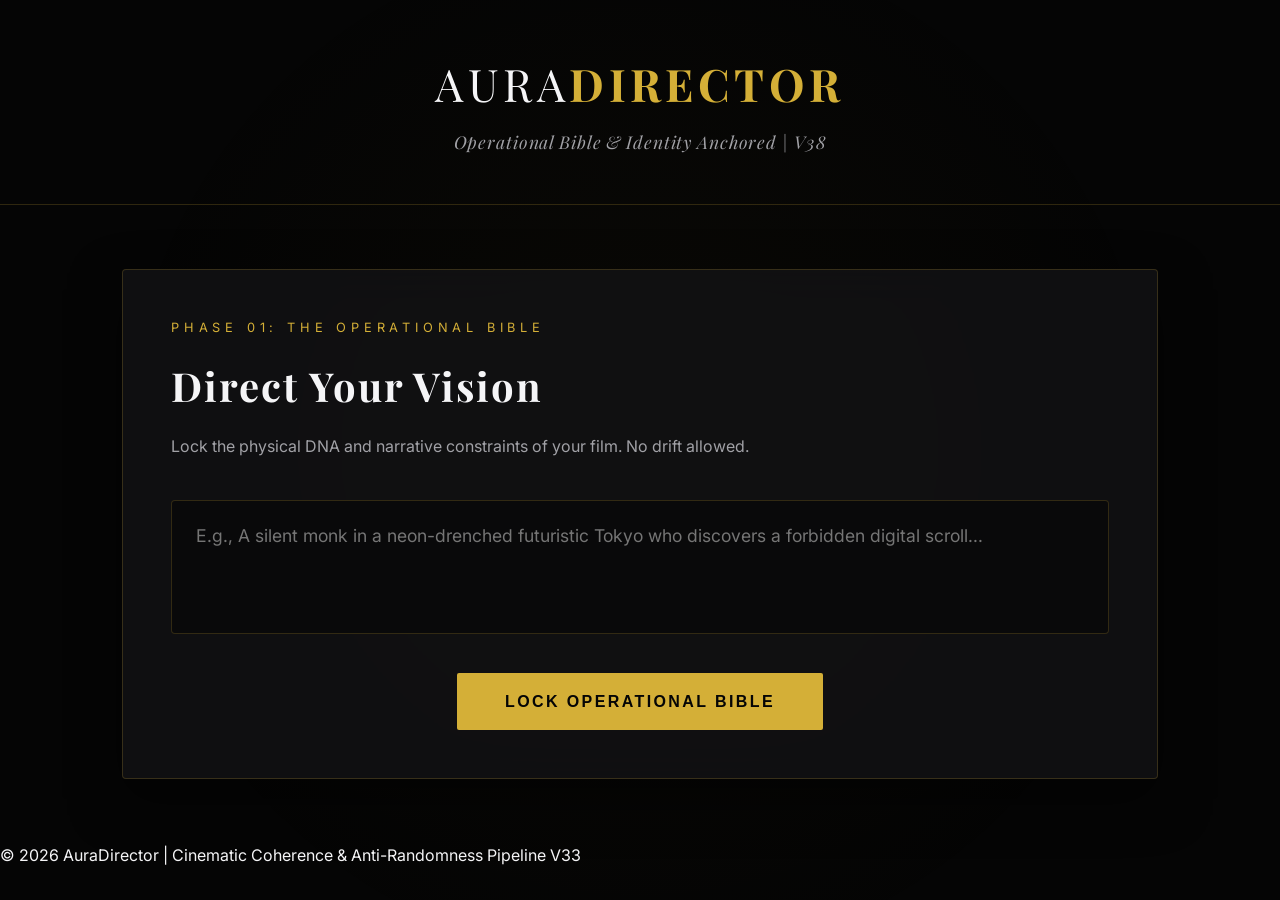
==== Demoing VEO/app.html @ 40f8c041 "Security: Remove .env and video assets from tracking, add .gitignore" ====
<!DOCTYPE html>
<html lang="en">
<head>
    <meta charset="UTF-8">
    <meta name="viewport" content="width=device-width, initial-scale=1.0">
    <title>AuraDirector | Cinematic Coherence & Anti-Randomness (V33)</title>
    <link rel="stylesheet" href="style.css">
    <link rel="preconnect" href="https://fonts.googleapis.com">
    <link rel="preconnect" href="https://fonts.gstatic.com" crossorigin>
    <link href="https://fonts.googleapis.com/css2?family=Inter:wght@300;400;600;700&family=Playfair+Display:ital,wght@0,400;0,700;1,400&display=swap" rel="stylesheet">
</head>
<body class="dark-theme">
    <div class="background-glow"></div>
    
    <header>
        <div class="logo">Aura<span>Director</span></div>
        <div class="tagline">Operational Bible & Identity Anchored | V38</div>
    </header>

    <main class="container">
        <!-- PHASE 1: THE LOCK -->
        <section class="input-section glass">
            <span class="phase-label" style="color: var(--accent-gold); font-size: 0.8rem; letter-spacing: 0.3rem; text-transform: uppercase; margin-bottom: 1rem; display: block;">Phase 01: The Operational Bible</span>
            <h1>Direct Your Vision</h1>
            <p class="subtitle" style="color: var(--text-secondary); margin-bottom: 2.5rem;">Lock the physical DNA and narrative constraints of your film. No drift allowed.</p>
            <textarea id="videoIdea" placeholder="E.g., A silent monk in a neon-drenched futuristic Tokyo who discovers a forbidden digital scroll..." rows="4"></textarea>
            <div class="main-actions" style="text-align: center;">
                <button id="lockBtn" class="primary-btn">
                    <span class="btn-text">Lock Operational Bible</span>
                    <span class="loader hidden"></span>
                </button>
            </div>
        </section>

        <!-- THE LOCKED CINEMATIC BIBLE BOARD -->
        <section id="bibleSection" class="results-section glass hidden" style="border: 2px solid var(--accent-gold); margin-top: 5rem;">
            <div class="section-header" style="border-bottom: 1px solid var(--glass-border); padding-bottom: 2rem; margin-bottom: 4rem; text-align: center;">
                <span class="label" style="color: var(--accent-gold); font-size: 1rem; letter-spacing: 0.5rem; text-transform: uppercase;">THE OPERATIONAL BIBLE</span>
                <h2 id="outputTitle" style="font-size: 4rem; margin-top: 1rem; font-weight: 300;">Project Title</h2>
            </div>
            
            <div class="bible-content">
                <!-- V38 IDENTITY DNA -->
                <div class="titanium-dna-box glass relative" style="margin-bottom: 4rem; background: rgba(5, 5, 20, 0.9); padding: 4rem; border-radius: 12px; border: 1px solid #4a90e2;">
                    <h3 style="color: #4a90e2; font-size: 1.2rem; margin-bottom: 2rem; text-transform: uppercase; letter-spacing: 0.4em; text-align: center;">CHARACTER IDENTITY LOCKS (DNA)</h3>
                    <div style="display: grid; grid-template-columns: 1fr 1fr; gap: 3rem;">
                        <div id="mainCharBox">
                            <label style="color: #4a90e2; font-size: 0.85rem; text-transform: uppercase; font-weight: bold;">[MAIN CHARACTER]</label>
                            <p id="outputMainChar" style="font-family: var(--font-sans); font-size: 1.1rem; line-height: 1.6; color: var(--text-primary); margin-top: 1rem;"></p>
                        </div>
                        <div id="supportingCharBox" style="border-left: 1px solid rgba(74, 144, 226, 0.3); padding-left: 3rem;">
                            <label style="color: #4a90e2; font-size: 0.85rem; text-transform: uppercase; font-weight: bold;">[SUPPORTING CAST]</label>
                            <p id="outputSupportingChar" style="font-family: var(--font-sans); font-size: 1.1rem; line-height: 1.6; color: var(--text-primary); margin-top: 1rem;"></p>
                        </div>
                    </div>
                </div>

                <!-- V38 FORBIDDEN MAP -->
                <div class="stat-card glass" style="padding: 2rem; border-left: 4px solid #e74c3c; background: rgba(20, 5, 5, 0.9); margin-bottom: 4rem;">
                    <label style="color: #e74c3c; font-size: 0.8rem; letter-spacing: 0.2rem;">STRICT FORBIDDEN MAP (ANTI-RANDOMNESS)</label>
                    <p id="outputForbiddenMap" style="font-family: var(--font-sans); font-size: 1.15rem; line-height: 1.5; color: #ffeb3b; margin-top: 1rem; font-weight: 600;"></p>
                </div>

                <div class="lock-grid" style="display: grid; grid-template-columns: 2fr 1fr; gap: 3rem; margin-bottom: 4rem;">
                    <div class="stat-card glass" style="padding: 2rem; border-left: 4px solid var(--accent-gold); background: #000;">
                        <label>The Cinematic Logline</label>
                        <p id="outputLogline" style="font-size: 1.15rem; color: var(--text-primary); margin-top: 1rem; line-height: 1.4; font-weight: 500;"></p>
                    </div>
                    <div class="stat-card glass" style="padding: 2rem; border-left: 4px solid #fff; background: #000;">
                        <label>Thematic Core</label>
                        <p id="outputThematicCore" style="font-size: 1.2rem; font-weight: 700; color: var(--text-primary); margin-top: 0.5rem;"></p>
                    </div>
                </div>

                <!-- V38 UNIFIED LANGUAGE -->
                <div class="stat-card glass" style="padding: 2rem; margin-bottom: 4rem; border-top: 4px solid #f1c40f; text-align: center; background: rgba(5, 5, 5, 0.9);">
                    <label style="color: #f1c40f; font-size: 1rem; letter-spacing: 0.3rem;">THE UNIFIED FILM LANGUAGE</label>
                    <p id="outputUnifiedFilmLanguage" style="font-size: 1.4rem; color: #fff; margin-top: 1rem; font-weight: 600; text-transform: uppercase; letter-spacing: 0.1rem; line-height: 1.6;"></p>
                </div>

                <!-- V39 DYNAMIC SCRIPT CORE -->
                <div class="lock-grid" style="display: grid; grid-template-columns: 1fr 1fr; gap: 3rem; margin-bottom: 4rem;">
                    <div class="stat-card glass" style="padding: 2rem; border-left: 4px solid #9b59b6; background: #000;">
                        <label style="color: #9b59b6; font-size: 0.8rem; letter-spacing: 0.2rem;">THE DIALOGUE ARCHITECTURE</label>
                        <p id="outputDialogueArchitecture" style="font-family: var(--font-serif); font-size: 1.3rem; line-height: 1.5; color: var(--text-primary); margin-top: 1rem;"></p>
                    </div>
                    <div class="stat-card glass" style="padding: 2rem; border-left: 4px solid #e67e22; background: #000;">
                        <label style="color: #e67e22; font-size: 0.8rem; letter-spacing: 0.2rem;">THE SCORE ARCHITECTURE</label>
                        <p id="outputScoreArchitecture" style="font-family: var(--font-serif); font-size: 1.3rem; line-height: 1.5; color: var(--text-primary); margin-top: 1rem;"></p>
                    </div>
                </div>

                <!-- TEASER BOUNDARIES & ENDING HOOK -->
                <div class="script-style-grid" style="display: grid; grid-template-columns: 1fr 1fr; gap: 2rem; margin-bottom: 4rem;">
                    <div class="stat-card glass" style="padding: 2.5rem; background: rgba(5, 5, 5, 0.9); border: 1px solid var(--accent-gold); text-align: center;">
                        <label style="color: var(--accent-gold); font-size: 0.8rem; letter-spacing: 0.15rem;">THE TEASER PROMISE</label>
                        <p id="outputTeaserPromise" style="font-family: var(--font-serif); font-size: 1.4rem; line-height: 1.4; color: var(--text-primary); margin-top: 1.5rem; font-weight: 300;"></p>
                    </div>
                    <div class="stat-card glass" style="padding: 2.5rem; background: rgba(25, 5, 5, 0.9); border: 1px solid var(--error); text-align: center;">
                        <label style="color: var(--error); font-size: 0.8rem; letter-spacing: 0.15rem;">ENDING TENSION GOAL (NO RESOLUTION)</label>
                        <p id="outputEndingTensionGoal" style="font-family: var(--font-serif); font-size: 1.5rem; line-height: 1.4; color: var(--error); margin-top: 1.5rem; font-weight: bold;"></p>
                    </div>
                </div>
            </div>

            <div class="step-actions" style="margin-top: 5rem; text-align: center;">
                <button id="stageBtn" class="secondary-btn" style="padding: 1.5rem 5rem; font-size: 1.1rem;">
                    <span class="btn-text">Phase 02: Architecture Staging Flow</span>
                    <span class="loader hidden"></span>
                </button>
            </div>
        </section>

        <!-- PHASE 2: THE EXECUTION (STAGING) -->
        <section id="flowSection" class="results-section glass hidden" style="margin-top: 5rem;">
            <div class="section-header" style="border-bottom: 1px solid var(--glass-border); padding-bottom: 2rem; margin-bottom: 4rem;">
                <span class="label" style="color: var(--accent-gold); font-size: 0.8rem; letter-spacing: 0.3rem; text-transform: uppercase;">Phase 02: Teaser Editor</span>
                <h2>Teaser Arc Architecture (Hook-Reveal-Payoff)</h2>
            </div>

            <div class="flow-content">
                <div class="timeline-wrapper" style="margin-bottom: 5rem;">
                    <ul id="outputTimeline" class="timeline-list"></ul>
                </div>
                
                <div class="production-details-grid" style="display: grid; grid-template-columns: repeat(2, 1fr); gap: 3rem;">
                    <div class="detail-card glass" style="padding: 3rem;">
                        <div class="stat-item" style="margin-top: 2rem;">
                            <span style="font-size: 0.85rem; color: #4a90e2; letter-spacing: 0.1em;">NON-REPETITIVE SCENE AUDIT</span>
                            <p id="outputNonRepetitiveAudit" style="font-size: 1.2rem; font-weight: 700; color: var(--text-primary); margin-top: 0.8rem;"></p>
                        </div>
                        <div class="stat-item" style="margin-top: 2rem;">
                            <span style="font-size: 0.85rem; color: var(--error); letter-spacing: 0.1em;">INCOMPLETENESS AUDIT</span>
                            <p id="outputIncompletenessAudit" style="font-size: 1.1rem; margin-top: 0.8rem; line-height: 1.6; color: var(--text-primary);"></p>
                        </div>
                    </div>
                    <div class="detail-card glass" style="padding: 3rem;">
                        <label>Audio & Sound Arc</label>
                        <div class="stat-item" style="margin-top: 2rem;">
                            <span style="font-size: 0.85rem; color: var(--accent-gold); letter-spacing: 0.1em;">EVOLVING SCORE (19.5s)</span>
                            <p id="outputSoundArc" style="font-size: 1.1rem; margin-top: 0.8rem; line-height: 1.6; color: var(--text-primary);"></p>
                        </div>
                    </div>
                </div>
            </div>

            <div class="step-actions" style="margin-top: 5rem; text-align: center;">
                <p id="outputEndingTensionGoal" style="font-size: 1.25rem; font-weight: bold; color: rgba(255,255,255,0.95); margin-top: 1.5rem; line-height: 1.4; text-transform: uppercase; font-family: var(--font-serif);"></p>
                <button id="packageBtn" class="primary-btn" style="margin-top: 4rem; padding: 2rem 7rem; border-radius: 4px;">Assemble Production Package (Directorial Lock)</button>
            </div>
            
        </section>

        <!-- STAGING & TIMELINE PREVIEW -->
        <section id="packageSection" class="results-section glass hidden" style="margin-top: 5rem;">
            <div class="section-header" style="border-bottom: 1px solid var(--glass-border); padding-bottom: 2rem; margin-bottom: 4rem;">
                <span class="label" style="color: var(--accent-gold); font-size: 0.8rem; letter-spacing: 0.3rem; text-transform: uppercase;">Directorial Production</span>
                <h2>The Teaser Cinematic Extract (V33)</h2>
            </div>

            <div class="package-content">
                <!-- VIDEO MONITOR -->
                <div id="videoContainer" class="video-production-area full-width hidden" style="margin-bottom: 5rem;">
                    <div class="production-overlay">
                        <div class="production-loader"></div>
                        <p id="productionStatus" style="font-family: var(--font-serif); font-size: 2.2rem; color: var(--accent-gold); letter-spacing: 0.3em; font-weight: 300;">PRODUCING LOCKED ARCHIVE...</p>
                    </div>
                    <video id="finalVideo" controls playsinline></video>
                </div>

                <!-- THE SHOT LOG (NO CHANGES ALLOWED) -->
                <div class="clips-editor-wrapper">
                    <div class="editor-header" style="text-align: center; margin-bottom: 5rem;">
                        <h3 style="font-family: var(--font-serif); font-size: 3.5rem; font-weight: 300;">The Directed Final Cut</h3>
                        <p style="color: var(--text-secondary); font-size: 1.2rem; margin-top: 1.5rem;">Total production adherence to the Cinematic Bible. No improvisation.</p>
                    </div>
                    
                    <div class="clips-editor-grid" style="display: grid; grid-template-columns: repeat(2, 1fr); gap: 2.5rem; margin-bottom: 6rem;">
                        <div class="clip-editor-card">
                            <label style="color: var(--accent-gold); font-size: 0.85rem; text-transform: uppercase;">SHOT 1: SURPRISE - LOCKED</label>
                            <textarea id="editClip1" rows="20" style="padding: 2rem;" readonly></textarea>
                        </div>
                        <div class="clip-editor-card">
                            <label style="color: var(--accent-gold); font-size: 0.85rem; text-transform: uppercase;">SHOT 2: QUESTION - LOCKED</label>
                            <textarea id="editClip2" rows="20" style="padding: 2rem;" readonly></textarea>
                        </div>
                        <div class="clip-editor-card">
                            <label style="color: var(--accent-gold); font-size: 0.85rem; text-transform: uppercase;">SHOT 3: STAKES - LOCKED</label>
                            <textarea id="editClip3" rows="20" style="padding: 2rem;" readonly></textarea>
                        </div>
                        <div class="clip-editor-card">
                            <label style="color: var(--accent-gold); font-size: 0.85rem; text-transform: uppercase;">SHOT 4: SYMBOLIC PAYOFF - LOCKED</label>
                            <textarea id="editClip4" rows="20" style="padding: 2rem;" readonly></textarea>
                        </div>
                    </div>

                    <div class="production-trigger-zone" style="text-align: center; padding: 5rem 0;">
                        <button id="btnProduceVideo" class="primary-btn" style="padding: 3rem 12rem; font-size: 2.2rem; border-radius: 4px; box-shadow: 0 0 70px rgba(212,175,55,0.2);">🎬 COMMENCE PRODUCTION</button>
                    </div>
                </div>
            </div>
        </section>
    </main>

    <footer>
        <p>&copy; 2026 AuraDirector | Cinematic Coherence & Anti-Randomness Pipeline V33</p>
    </footer>

    <script src="script.js"></script>
</body>
</html>
---- Demoing VEO/style.css ----
:root {
    --bg-dark: #050505;
    --bg-velvet: #0a0a0b;
    --glass-bg: rgba(18, 18, 20, 0.85);
    --glass-border: rgba(212, 175, 55, 0.2);
    --accent-gold: #d4af37;
    --accent-amber: #ffbf00;
    --text-primary: #f5f5f7;
    --text-secondary: #a1a1a6;
    --error: #ff453a;
    --success: #30d158;
    --font-sans: 'Inter', -apple-system, sans-serif;
    --font-serif: 'Playfair Display', serif;
}

* {
    margin: 0;
    padding: 0;
    box-sizing: border-box;
}

body {
    background-color: var(--bg-dark);
    color: var(--text-primary);
    font-family: var(--font-sans);
    line-height: 1.6;
    overflow-x: hidden;
}

.background-glow {
    position: fixed;
    top: 0;
    left: 0;
    width: 100vw;
    height: 100vh;
    background: radial-gradient(circle at 50% 50%, rgba(212, 175, 55, 0.03) 0%, transparent 70%);
    pointer-events: none;
    z-index: -1;
}

header {
    padding: 3rem 2rem;
    text-align: center;
    border-bottom: 1px solid var(--glass-border);
}

.logo {
    font-family: var(--font-serif);
    font-size: 2.8rem;
    letter-spacing: 0.1em;
    color: var(--text-primary);
    text-transform: uppercase;
}

.logo span {
    color: var(--accent-gold);
    font-weight: 700;
}

.tagline {
    font-family: var(--font-serif);
    font-style: italic;
    color: var(--text-secondary);
    font-size: 1.1rem;
    margin-top: 0.5rem;
    letter-spacing: 0.05em;
}

.container {
    max-width: 1100px;
    margin: 0 auto;
    padding: 4rem 2rem;
}

.glass {
    background: var(--glass-bg);
    backdrop-filter: blur(20px);
    border: 1px solid var(--glass-border);
    border-radius: 4px;
    padding: 3rem;
    box-shadow: 0 20px 50px rgba(0, 0, 0, 0.5);
}

h1, h2, h3 {
    font-family: var(--font-serif);
    letter-spacing: 0.05em;
}

h1 { font-size: 2.5rem; margin-bottom: 1rem; }
h2 { font-size: 2rem; margin-bottom: 1.5rem; }

textarea {
    width: 100%;
    background: rgba(0, 0, 0, 0.4);
    border: 1px solid var(--glass-border);
    color: var(--text-primary);
    padding: 1.5rem;
    font-size: 1.1rem;
    font-family: var(--font-sans);
    border-radius: 4px;
    resize: none;
    transition: all 0.3s ease;
    margin-bottom: 2rem;
}

textarea:focus {
    outline: none;
    border-color: var(--accent-gold);
    box-shadow: 0 0 15px rgba(212, 175, 55, 0.1);
}

.primary-btn {
    background: var(--accent-gold);
    color: var(--bg-dark);
    border: none;
    padding: 1.2rem 3rem;
    font-size: 1rem;
    font-weight: 700;
    text-transform: uppercase;
    letter-spacing: 0.15em;
    cursor: pointer;
    transition: all 0.3s cubic-bezier(0.165, 0.84, 0.44, 1);
    border-radius: 2px;
}

.primary-btn:hover {
    background: var(--accent-amber);
    transform: translateY(-2px);
    box-shadow: 0 10px 20px rgba(212, 175, 55, 0.2);
}

.secondary-btn {
    background: transparent;
    color: var(--accent-gold);
    border: 1px solid var(--accent-gold);
    padding: 1rem 2.5rem;
    text-transform: uppercase;
    letter-spacing: 0.1em;
    cursor: pointer;
    transition: all 0.3s ease;
}

.secondary-btn:hover {
    background: rgba(212, 175, 55, 0.05);
}

/* Timeline Aesthetics */
.timeline-list {
    list-style: none;
    position: relative;
    padding-left: 2rem;
    border-left: 1px solid var(--glass-border);
    margin: 2rem 0;
}

.timeline-item {
    position: relative;
    margin-bottom: 3rem;
}

.timeline-item::before {
    content: '';
    position: absolute;
    left: -2.35rem;
    top: 0.5rem;
    width: 8px;
    height: 8px;
    background: var(--accent-gold);
    border-radius: 50%;
    box-shadow: 0 0 10px var(--accent-gold);
}

.timeline-item .time {
    font-size: 0.8rem;
    color: var(--accent-gold);
    font-weight: 700;
    display: block;
    margin-bottom: 0.5rem;
}

.timeline-item .t-title {
    font-family: var(--font-serif);
    font-size: 1.4rem;
    margin-bottom: 0.5rem;
    display: block;
}

.timeline-item p {
    color: var(--text-secondary);
    font-size: 1rem;
}

/* Video Staging */
.video-production-area {
    position: relative;
    width: 100%;
    aspect-ratio: 16 / 9;
    background: #000;
    margin: 3rem 0;
    border: 1px solid var(--glass-border);
    overflow: hidden;
}

video {
    width: 100%;
    height: 100%;
    object-fit: cover;
}

.production-overlay {
    position: absolute;
    top: 0; left: 0; width: 100%; height: 100%;
    background: rgba(0,0,0,0.9);
    display: flex;
    flex-direction: column;
    align-items: center;
    justify-content: center;
    z-index: 10;
}

.production-loader {
    width: 60px; height: 60px;
    border: 2px solid var(--glass-border);
    border-top: 2px solid var(--accent-gold);
    border-radius: 50%;
    animation: spin 1.5s linear infinite;
    margin-bottom: 2rem;
}

@keyframes spin {
    0% { transform: rotate(0deg); }
    100% { transform: rotate(360deg); }
}

.hidden { display: none !important; }

/* Dashboard Grids */
.stat-card label {
    display: block;
    font-size: 0.7rem;
    color: var(--accent-gold);
    text-transform: uppercase;
    letter-spacing: 0.1em;
    margin-bottom: 0.5rem;
}

.stat-card span {
    display: block;
    font-family: var(--font-sans);
}

/* Master DNA Board */
.master-dna-box {
    border-left: 3px solid var(--accent-gold);
    padding-left: 2rem;
    margin: 2rem 0;
}

.dna-label {
    font-size: 0.8rem;
    color: var(--accent-gold);
    text-transform: uppercase;
    margin-bottom: 1rem;
    display: block;
}
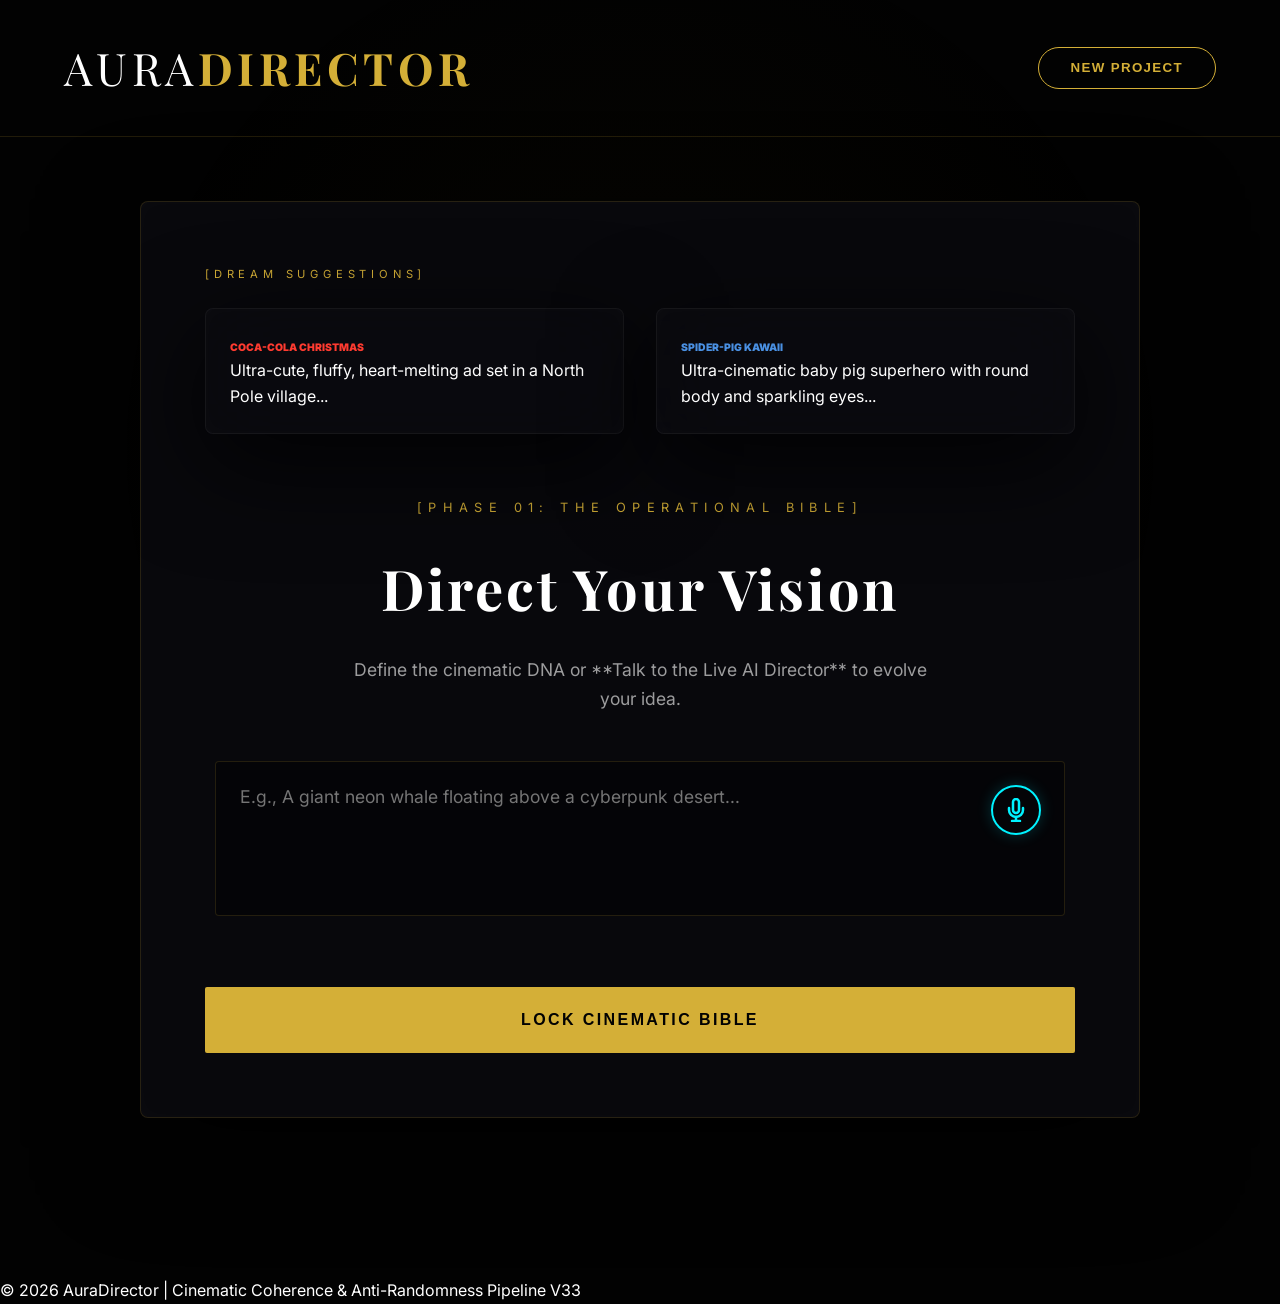
==== commit 5de82f95: "V45.51: Integrated upstream Veo processing pipeline with AuraDirector V1alpha engine" ====
--- a/Demoing VEO/app.html
+++ b/Demoing VEO/app.html
@@ -12,191 +12,205 @@
 <body class="dark-theme">
     <div class="background-glow"></div>
     
-    <header>
+    <header style="display: flex; justify-content: space-between; align-items: center; padding: 2rem 4rem;">
         <div class="logo">Aura<span>Director</span></div>
-        <div class="tagline">Operational Bible & Identity Anchored | V38</div>
+        <div style="display: flex; gap: 2rem; align-items: center;">
+            <div id="liveStatus" class="hidden" style="display: flex; align-items: center; gap: 0.8rem; background: rgba(0, 242, 255, 0.1); padding: 0.8rem 1.5rem; border-radius: 100px; border: 1px solid var(--accent-cyan); color: var(--accent-cyan); font-size: 0.75rem; letter-spacing: 0.1em; font-weight: bold;">
+                <div style="width: 8px; height: 8px; background: var(--accent-cyan); border-radius: 50%; box-shadow: 0 0 10px var(--accent-cyan); animation: pulse 1s infinite;"></div>
+                LIVE AI: <span id="liveStatusText">LISTENING</span>
+            </div>
+            <button id="restartBtn" class="secondary-btn" style="padding: 0.8rem 2rem; border-radius: 100px;">NEW PROJECT</button>
+        </div>
     </header>
 
     <main class="container">
-        <!-- PHASE 1: THE LOCK -->
-        <section class="input-section glass">
-            <span class="phase-label" style="color: var(--accent-gold); font-size: 0.8rem; letter-spacing: 0.3rem; text-transform: uppercase; margin-bottom: 1rem; display: block;">Phase 01: The Operational Bible</span>
-            <h1>Direct Your Vision</h1>
-            <p class="subtitle" style="color: var(--text-secondary); margin-bottom: 2.5rem;">Lock the physical DNA and narrative constraints of your film. No drift allowed.</p>
-            <textarea id="videoIdea" placeholder="E.g., A silent monk in a neon-drenched futuristic Tokyo who discovers a forbidden digital scroll..." rows="4"></textarea>
-            <div class="main-actions" style="text-align: center;">
-                <button id="lockBtn" class="primary-btn">
-                    <span class="btn-text">Lock Operational Bible</span>
-                    <span class="loader hidden"></span>
-                </button>
+        <div id="ai_awakening" style="position: fixed; top: 0; left: 0; width: 100%; height: 100%; background: #000; z-index: 9999; display: flex; flex-direction: column; justify-content: center; align-items: center; cursor: pointer;">
+            <div class="logo" style="font-size: 3rem; margin-bottom: 2rem;">Aura<span>Director</span></div>
+            <div class="awakening-hint" style="color: var(--accent-gold); letter-spacing: 0.5rem; font-size: 0.8rem; text-transform: uppercase; margin-bottom: 1rem;">AI DIRECTOR INITIALIZING...</div>
+            <div style="color: rgba(255,255,255,0.3); font-size: 0.6rem; letter-spacing: 0.2rem; text-transform: uppercase;">[SELF-HEALING LISTENERS SYNC V45.49]</div>
+        </div>
+
+        <section class="reveal-anim" style="margin-bottom: 6rem; text-align: center;">
+            <div class="glass" style="max-width: 1000px; margin: 0 auto; padding: 4rem;">
+                <!-- DREAM SUGGESTIONS -->
+                <div style="margin-bottom: 4rem; text-align: left;">
+                    <span style="color: var(--accent-gold); font-size: 0.7rem; letter-spacing: 0.3rem; text-transform: uppercase; margin-bottom: 1.5rem; display: block;">[DREAM SUGGESTIONS]</span>
+                    <div style="display: grid; grid-template-columns: 1fr 1fr; gap: 2rem;">
+                        <div class="suggestion-card glass" onclick="fillExample(1)" style="padding: 1.5rem; cursor: pointer; border-color: rgba(255,255,255,0.05);">
+                            <label style="color: #ff3b30; font-size: 0.65rem; font-weight: 900;">COCA-COLA CHRISTMAS</label>
+                            <p>Ultra-cute, fluffy, heart-melting ad set in a North Pole village...</p>
+                        </div>
+                        <div class="suggestion-card glass" onclick="fillExample(2)" style="padding: 1.5rem; cursor: pointer; border-color: rgba(255,255,255,0.05);">
+                            <label style="color: #4a90e2; font-size: 0.65rem; font-weight: 900;">SPIDER-PIG KAWAII</label>
+                            <p>Ultra-cinematic baby pig superhero with round body and sparkling eyes...</p>
+                        </div>
+                    </div>
+                </div>
+
+                <span class="phase-label" style="color: var(--accent-gold); font-size: 0.8rem; letter-spacing: 0.4rem; text-transform: uppercase; margin-bottom: 1.5rem; display: block;">[PHASE 01: THE OPERATIONAL BIBLE]</span>
+                <h1 style="font-size: 3.5rem; margin-bottom: 1.5rem;">Direct Your Vision</h1>
+                <p style="color: var(--text-secondary); margin-bottom: 3rem; font-size: 1.1rem; max-width: 600px; margin-left: auto; margin-right: auto;">Define the cinematic DNA or **Talk to the Live AI Director** to evolve your idea.</p>
+                
+                <div style="position: relative; max-width: 850px; margin: 0 auto;">
+                    <textarea id="videoIdea" placeholder="E.g., A giant neon whale floating above a cyberpunk desert..." rows="5" style="padding-right: 5rem;"></textarea>
+                    <button id="micBtn" style="position: absolute; top: 1.5rem; right: 1.5rem; background: transparent; border: 2px solid var(--accent-cyan); color: var(--accent-cyan); border-radius: 50%; width: 50px; height: 50px; display: flex; align-items: center; justify-content: center; cursor: pointer; transition: all 0.3s ease; box-shadow: 0 0 15px rgba(0, 242, 255, 0.2);">
+                        <svg width="24" height="24" viewBox="0 0 24 24" fill="none" stroke="currentColor" stroke-width="2.5" stroke-linecap="round" stroke-linejoin="round"><path d="M12 1a3 3 0 0 0-3 3v8a3 3 0 0 0 6 0V4a3 3 0 0 0-3-3z"></path><path d="M19 10v2a7 7 0 0 1-14 0v-2"></path><line x1="12" y1="19" x2="12" y2="23"></line><line x1="8" y1="23" x2="16" y2="23"></line></svg>
+                    </button>
+                </div>
+
+                <div style="margin-top: 2rem;">
+                    <button id="lockBtn" class="primary-btn" style="padding: 1.5rem 4rem; width: 100%;">LOCK CINEMATIC BIBLE</button>
+                </div>
             </div>
         </section>
 
         <!-- THE LOCKED CINEMATIC BIBLE BOARD -->
-        <section id="bibleSection" class="results-section glass hidden" style="border: 2px solid var(--accent-gold); margin-top: 5rem;">
-            <div class="section-header" style="border-bottom: 1px solid var(--glass-border); padding-bottom: 2rem; margin-bottom: 4rem; text-align: center;">
-                <span class="label" style="color: var(--accent-gold); font-size: 1rem; letter-spacing: 0.5rem; text-transform: uppercase;">THE OPERATIONAL BIBLE</span>
-                <h2 id="outputTitle" style="font-size: 4rem; margin-top: 1rem; font-weight: 300;">Project Title</h2>
-            </div>
-            
-            <div class="bible-content">
-                <!-- V38 IDENTITY DNA -->
-                <div class="titanium-dna-box glass relative" style="margin-bottom: 4rem; background: rgba(5, 5, 20, 0.9); padding: 4rem; border-radius: 12px; border: 1px solid #4a90e2;">
-                    <h3 style="color: #4a90e2; font-size: 1.2rem; margin-bottom: 2rem; text-transform: uppercase; letter-spacing: 0.4em; text-align: center;">CHARACTER IDENTITY LOCKS (DNA)</h3>
-                    <div style="display: grid; grid-template-columns: 1fr 1fr; gap: 3rem;">
-                        <div id="mainCharBox">
-                            <label style="color: #4a90e2; font-size: 0.85rem; text-transform: uppercase; font-weight: bold;">[MAIN CHARACTER]</label>
-                            <p id="outputMainChar" style="font-family: var(--font-sans); font-size: 1.1rem; line-height: 1.6; color: var(--text-primary); margin-top: 1rem;"></p>
-                        </div>
-                        <div id="supportingCharBox" style="border-left: 1px solid rgba(74, 144, 226, 0.3); padding-left: 3rem;">
-                            <label style="color: #4a90e2; font-size: 0.85rem; text-transform: uppercase; font-weight: bold;">[SUPPORTING CAST]</label>
-                            <p id="outputSupportingChar" style="font-family: var(--font-sans); font-size: 1.1rem; line-height: 1.6; color: var(--text-primary); margin-top: 1rem;"></p>
-                        </div>
-                    </div>
-                </div>
-
-                <!-- V38 FORBIDDEN MAP -->
-                <div class="stat-card glass" style="padding: 2rem; border-left: 4px solid #e74c3c; background: rgba(20, 5, 5, 0.9); margin-bottom: 4rem;">
-                    <label style="color: #e74c3c; font-size: 0.8rem; letter-spacing: 0.2rem;">STRICT FORBIDDEN MAP (ANTI-RANDOMNESS)</label>
-                    <p id="outputForbiddenMap" style="font-family: var(--font-sans); font-size: 1.15rem; line-height: 1.5; color: #ffeb3b; margin-top: 1rem; font-weight: 600;"></p>
-                </div>
-
-                <div class="lock-grid" style="display: grid; grid-template-columns: 2fr 1fr; gap: 3rem; margin-bottom: 4rem;">
-                    <div class="stat-card glass" style="padding: 2rem; border-left: 4px solid var(--accent-gold); background: #000;">
-                        <label>The Cinematic Logline</label>
-                        <p id="outputLogline" style="font-size: 1.15rem; color: var(--text-primary); margin-top: 1rem; line-height: 1.4; font-weight: 500;"></p>
-                    </div>
-                    <div class="stat-card glass" style="padding: 2rem; border-left: 4px solid #fff; background: #000;">
-                        <label>Thematic Core</label>
-                        <p id="outputThematicCore" style="font-size: 1.2rem; font-weight: 700; color: var(--text-primary); margin-top: 0.5rem;"></p>
-                    </div>
-                </div>
-
-                <!-- V38 UNIFIED LANGUAGE -->
-                <div class="stat-card glass" style="padding: 2rem; margin-bottom: 4rem; border-top: 4px solid #f1c40f; text-align: center; background: rgba(5, 5, 5, 0.9);">
-                    <label style="color: #f1c40f; font-size: 1rem; letter-spacing: 0.3rem;">THE UNIFIED FILM LANGUAGE</label>
-                    <p id="outputUnifiedFilmLanguage" style="font-size: 1.4rem; color: #fff; margin-top: 1rem; font-weight: 600; text-transform: uppercase; letter-spacing: 0.1rem; line-height: 1.6;"></p>
-                </div>
-
-                <!-- V39 DYNAMIC SCRIPT CORE -->
-                <div class="lock-grid" style="display: grid; grid-template-columns: 1fr 1fr; gap: 3rem; margin-bottom: 4rem;">
-                    <div class="stat-card glass" style="padding: 2rem; border-left: 4px solid #9b59b6; background: #000;">
-                        <label style="color: #9b59b6; font-size: 0.8rem; letter-spacing: 0.2rem;">THE DIALOGUE ARCHITECTURE</label>
-                        <p id="outputDialogueArchitecture" style="font-family: var(--font-serif); font-size: 1.3rem; line-height: 1.5; color: var(--text-primary); margin-top: 1rem;"></p>
-                    </div>
-                    <div class="stat-card glass" style="padding: 2rem; border-left: 4px solid #e67e22; background: #000;">
-                        <label style="color: #e67e22; font-size: 0.8rem; letter-spacing: 0.2rem;">THE SCORE ARCHITECTURE</label>
-                        <p id="outputScoreArchitecture" style="font-family: var(--font-serif); font-size: 1.3rem; line-height: 1.5; color: var(--text-primary); margin-top: 1rem;"></p>
-                    </div>
-                </div>
-
-                <!-- TEASER BOUNDARIES & ENDING HOOK -->
-                <div class="script-style-grid" style="display: grid; grid-template-columns: 1fr 1fr; gap: 2rem; margin-bottom: 4rem;">
-                    <div class="stat-card glass" style="padding: 2.5rem; background: rgba(5, 5, 5, 0.9); border: 1px solid var(--accent-gold); text-align: center;">
-                        <label style="color: var(--accent-gold); font-size: 0.8rem; letter-spacing: 0.15rem;">THE TEASER PROMISE</label>
-                        <p id="outputTeaserPromise" style="font-family: var(--font-serif); font-size: 1.4rem; line-height: 1.4; color: var(--text-primary); margin-top: 1.5rem; font-weight: 300;"></p>
-                    </div>
-                    <div class="stat-card glass" style="padding: 2.5rem; background: rgba(25, 5, 5, 0.9); border: 1px solid var(--error); text-align: center;">
-                        <label style="color: var(--error); font-size: 0.8rem; letter-spacing: 0.15rem;">ENDING TENSION GOAL (NO RESOLUTION)</label>
-                        <p id="outputEndingTensionGoal" style="font-family: var(--font-serif); font-size: 1.5rem; line-height: 1.4; color: var(--error); margin-top: 1.5rem; font-weight: bold;"></p>
-                    </div>
-                </div>
-            </div>
-
-            <div class="step-actions" style="margin-top: 5rem; text-align: center;">
-                <button id="stageBtn" class="secondary-btn" style="padding: 1.5rem 5rem; font-size: 1.1rem;">
-                    <span class="btn-text">Phase 02: Architecture Staging Flow</span>
-                    <span class="loader hidden"></span>
-                </button>
+        <section id="bibleSection" class="results-section hidden" style="margin-top: 5rem;">
+            <div class="glass reveal-anim" style="padding: 4rem; border: 2px solid var(--accent-gold);">
+                <div style="text-align: center; margin-bottom: 5rem; border-bottom: 1px solid rgba(255,255,255,0.1); padding-bottom: 3rem;">
+                    <span style="color: var(--accent-gold); font-size: 0.85rem; letter-spacing: 0.5rem; text-transform: uppercase;">[LOCKED BIBLE]</span>
+                    <h2 id="outputTitle" style="font-size: 4.5rem; margin-top: 1rem;">PROJECT TITLE</h2>
+                    <p id="outputLogline" style="color: var(--text-secondary); font-size: 1.4rem; max-width: 800px; margin: 2rem auto 0; font-family: var(--font-serif); font-style: italic;"></p>
+                </div>
+
+                <div class="bible-grid">
+                    <!-- CHARACTER VAULT -->
+                    <div class="console-module">
+                        <div class="module-header">
+                            <span class="module-title">[CHARACTER VAULT]</span>
+                            <span style="color: var(--accent-cyan); font-size: 0.65rem;">DNA LOCKED</span>
+                        </div>
+                        <div style="display: grid; gap: 2rem;">
+                            <div>
+                                <label style="font-size: 0.7rem; color: var(--accent-gold); display: block; margin-bottom: 0.5rem;">[MAIN IDENTITY]</label>
+                                <p id="outputMainChar" style="font-size: 1rem; color: #fff; line-height: 1.5; white-space: pre-wrap;"></p>
+                            </div>
+                            <div>
+                                <label style="font-size: 0.7rem; color: var(--accent-gold); display: block; margin-bottom: 0.5rem;">[SUPPORTING CAST]</label>
+                                <p id="outputSupportingChar" style="font-size: 1rem; color: #fff; line-height: 1.5; white-space: pre-wrap;"></p>
+                            </div>
+                        </div>
+                    </div>
+
+                    <!-- STORY ARCHITECTURE -->
+                    <div class="console-module" style="background: rgba(10, 5, 5, 0.6); border-color: rgba(231, 76, 60, 0.1);">
+                        <div class="module-header">
+                            <span class="module-title" style="color: #e74c3c;">[MISSION CRITICAL]</span>
+                        </div>
+                        <div style="display: grid; gap: 1.5rem;">
+                            <div>
+                                <label style="font-size: 0.7rem; color: #e74c3c;">FORBIDDEN ELEMENTS MAP</label>
+                                <p id="outputForbiddenMap" style="color: #f1c40f; font-weight: bold; margin-top: 0.5rem;"></p>
+                            </div>
+                            <div>
+                                <label style="font-size: 0.7rem; color: #e74c3c;">TEASER PROMISE</label>
+                                <p id="outputTeaserPromise" style="font-family: var(--font-serif); font-size: 1.1rem; margin-top: 0.5rem; color: #fff;"></p>
+                            </div>
+                            <div>
+                                <label style="font-size: 0.7rem; color: #e74c3c;">ENDING TENSION GOAL</label>
+                                <p id="outputEndingTensionGoal" style="font-weight: bold; color: #e74c3c; font-size: 1.2rem; margin-top: 0.5rem;"></p>
+                            </div>
+                        </div>
+                    </div>
+                </div>
+
+                <!-- UNIFIED LANGUAGE MATRIX -->
+                <div class="console-module" style="margin-top: 2rem;">
+                    <div class="module-header">
+                        <span class="module-title">[CINEMATIC MATRIX]</span>
+                    </div>
+                    <div style="display: grid; grid-template-columns: repeat(3, 1fr); gap: 2rem;">
+                        <div>
+                            <label style="font-size: 0.7rem; color: var(--accent-gold);">UNIFIED FILM LANGUAGE</label>
+                            <p id="outputUnifiedFilmLanguage" style="font-size: 1rem; color: #fff; font-weight: bold; line-height: 1.4;"></p>
+                        </div>
+                        <div>
+                            <label style="font-size: 0.7rem; color: var(--accent-gold);">SCORE ARCHITECTURE</label>
+                            <p id="outputScoreArchitecture" style="font-size: 0.95rem; color: #e67e22; font-style: italic;"></p>
+                        </div>
+                        <div>
+                            <label style="font-size: 0.7rem; color: var(--accent-gold);">DIALOGUE ARCHITECTURE</label>
+                            <p id="outputDialogueArchitecture" style="font-size: 0.95rem; color: #9b59b6; font-style: italic;"></p>
+                        </div>
+                    </div>
+                </div>
+
+                <div class="step-actions" style="margin-top: 4rem; text-align: center;">
+                    <button id="stageBtn" class="primary-btn" style="background: var(--bg-dark); color: var(--accent-gold); border: 2px solid var(--accent-gold); padding: 1.5rem 5rem;">PHASE 02: STAGE TEASER ARC</button>
+                </div>
             </div>
         </section>
 
         <!-- PHASE 2: THE EXECUTION (STAGING) -->
-        <section id="flowSection" class="results-section glass hidden" style="margin-top: 5rem;">
-            <div class="section-header" style="border-bottom: 1px solid var(--glass-border); padding-bottom: 2rem; margin-bottom: 4rem;">
-                <span class="label" style="color: var(--accent-gold); font-size: 0.8rem; letter-spacing: 0.3rem; text-transform: uppercase;">Phase 02: Teaser Editor</span>
-                <h2>Teaser Arc Architecture (Hook-Reveal-Payoff)</h2>
-            </div>
-
-            <div class="flow-content">
-                <div class="timeline-wrapper" style="margin-bottom: 5rem;">
-                    <ul id="outputTimeline" class="timeline-list"></ul>
+        <section id="flowSection" class="results-section hidden" style="margin-top: 5rem;">
+            <div class="glass reveal-anim" style="padding: 4rem;">
+                <div style="border-bottom: 1px solid rgba(255,255,255,0.1); padding-bottom: 2rem; margin-bottom: 4rem;">
+                    <span style="color: var(--accent-gold); font-size: 0.8rem; letter-spacing: 0.3rem; text-transform: uppercase;">[PHASE 02: TEASER EDITOR]</span>
+                    <h2 style="font-size: 3rem; margin-top: 1rem;">Teaser Arc Architecture</h2>
+                </div>
+
+                <div class="console-module">
+                    <div class="module-header">
+                        <span class="module-title">[FRAGMENT TIMELINE]</span>
+                    </div>
+                    <div class="timeline-wrapper">
+                        <ul id="outputTimeline" class="timeline-list"></ul>
+                    </div>
                 </div>
                 
-                <div class="production-details-grid" style="display: grid; grid-template-columns: repeat(2, 1fr); gap: 3rem;">
-                    <div class="detail-card glass" style="padding: 3rem;">
-                        <div class="stat-item" style="margin-top: 2rem;">
-                            <span style="font-size: 0.85rem; color: #4a90e2; letter-spacing: 0.1em;">NON-REPETITIVE SCENE AUDIT</span>
-                            <p id="outputNonRepetitiveAudit" style="font-size: 1.2rem; font-weight: 700; color: var(--text-primary); margin-top: 0.8rem;"></p>
-                        </div>
-                        <div class="stat-item" style="margin-top: 2rem;">
-                            <span style="font-size: 0.85rem; color: var(--error); letter-spacing: 0.1em;">INCOMPLETENESS AUDIT</span>
-                            <p id="outputIncompletenessAudit" style="font-size: 1.1rem; margin-top: 0.8rem; line-height: 1.6; color: var(--text-primary);"></p>
-                        </div>
-                    </div>
-                    <div class="detail-card glass" style="padding: 3rem;">
-                        <label>Audio & Sound Arc</label>
-                        <div class="stat-item" style="margin-top: 2rem;">
-                            <span style="font-size: 0.85rem; color: var(--accent-gold); letter-spacing: 0.1em;">EVOLVING SCORE (19.5s)</span>
-                            <p id="outputSoundArc" style="font-size: 1.1rem; margin-top: 0.8rem; line-height: 1.6; color: var(--text-primary);"></p>
-                        </div>
-                    </div>
-                </div>
-            </div>
-
-            <div class="step-actions" style="margin-top: 5rem; text-align: center;">
-                <p id="outputEndingTensionGoal" style="font-size: 1.25rem; font-weight: bold; color: rgba(255,255,255,0.95); margin-top: 1.5rem; line-height: 1.4; text-transform: uppercase; font-family: var(--font-serif);"></p>
-                <button id="packageBtn" class="primary-btn" style="margin-top: 4rem; padding: 2rem 7rem; border-radius: 4px;">Assemble Production Package (Directorial Lock)</button>
-            </div>
-            
+                <div class="bible-grid" style="margin-top: 2rem;">
+                    <div class="console-module">
+                        <div class="module-header"><span class="module-title">[AUDIO & SCORE ARC]</span></div>
+                        <p id="outputSoundArc" style="font-size: 1rem; color: #e67e22; font-style: italic; white-space: pre-wrap;"></p>
+                    </div>
+                    <div class="console-module">
+                        <div class="module-header"><span class="module-title">[NARRATIVE AUDIT]</span></div>
+                        <div style="display: grid; gap: 1rem;">
+                            <p id="outputNonRepetitiveAudit" style="color: var(--success); font-weight: bold; font-size: 0.9rem;"></p>
+                            <p id="outputIncompletenessAudit" style="color: var(--text-secondary); font-size: 0.9rem;"></p>
+                        </div>
+                    </div>
+                </div>
+
+                <div class="step-actions" style="margin-top: 4rem; text-align: center;">
+                    <button id="packageBtn" class="primary-btn" style="width: 100%; padding: 2rem;">ASSEMBLE PRODUCTION PACKAGE</button>
+                </div>
+            </div>
         </section>
 
         <!-- STAGING & TIMELINE PREVIEW -->
-        <section id="packageSection" class="results-section glass hidden" style="margin-top: 5rem;">
-            <div class="section-header" style="border-bottom: 1px solid var(--glass-border); padding-bottom: 2rem; margin-bottom: 4rem;">
-                <span class="label" style="color: var(--accent-gold); font-size: 0.8rem; letter-spacing: 0.3rem; text-transform: uppercase;">Directorial Production</span>
-                <h2>The Teaser Cinematic Extract (V33)</h2>
-            </div>
-
-            <div class="package-content">
+        <section id="packageSection" class="results-section hidden" style="margin-top: 5rem;">
+            <div class="glass reveal-anim" style="padding: 4rem; border: 1px solid var(--accent-purple);">
+                <div style="border-bottom: 1px solid rgba(255,255,255,0.1); padding-bottom: 2rem; margin-bottom: 4rem; text-align: center;">
+                    <span style="color: var(--accent-gold); font-size: 0.8rem; letter-spacing: 0.3rem; text-transform: uppercase;">[PHASE 03: DIRECTOR'S MONITOR]</span>
+                    <h2 style="font-size: 3rem; margin-top: 1rem;">The Teaser Cinematic Extract</h2>
+                </div>
+
                 <!-- VIDEO MONITOR -->
-                <div id="videoContainer" class="video-production-area full-width hidden" style="margin-bottom: 5rem;">
+                <div id="videoContainer" class="video-production-area hidden" style="border: 2px solid var(--accent-gold);">
                     <div class="production-overlay">
                         <div class="production-loader"></div>
-                        <p id="productionStatus" style="font-family: var(--font-serif); font-size: 2.2rem; color: var(--accent-gold); letter-spacing: 0.3em; font-weight: 300;">PRODUCING LOCKED ARCHIVE...</p>
+                        <p id="productionStatus">EXECUTING REALISM PIPELINE...</p>
                     </div>
                     <video id="finalVideo" controls playsinline></video>
                 </div>
 
-                <!-- THE SHOT LOG (NO CHANGES ALLOWED) -->
-                <div class="clips-editor-wrapper">
-                    <div class="editor-header" style="text-align: center; margin-bottom: 5rem;">
-                        <h3 style="font-family: var(--font-serif); font-size: 3.5rem; font-weight: 300;">The Directed Final Cut</h3>
-                        <p style="color: var(--text-secondary); font-size: 1.2rem; margin-top: 1.5rem;">Total production adherence to the Cinematic Bible. No improvisation.</p>
-                    </div>
-                    
-                    <div class="clips-editor-grid" style="display: grid; grid-template-columns: repeat(2, 1fr); gap: 2.5rem; margin-bottom: 6rem;">
-                        <div class="clip-editor-card">
-                            <label style="color: var(--accent-gold); font-size: 0.85rem; text-transform: uppercase;">SHOT 1: SURPRISE - LOCKED</label>
-                            <textarea id="editClip1" rows="20" style="padding: 2rem;" readonly></textarea>
-                        </div>
-                        <div class="clip-editor-card">
-                            <label style="color: var(--accent-gold); font-size: 0.85rem; text-transform: uppercase;">SHOT 2: QUESTION - LOCKED</label>
-                            <textarea id="editClip2" rows="20" style="padding: 2rem;" readonly></textarea>
-                        </div>
-                        <div class="clip-editor-card">
-                            <label style="color: var(--accent-gold); font-size: 0.85rem; text-transform: uppercase;">SHOT 3: STAKES - LOCKED</label>
-                            <textarea id="editClip3" rows="20" style="padding: 2rem;" readonly></textarea>
-                        </div>
-                        <div class="clip-editor-card">
-                            <label style="color: var(--accent-gold); font-size: 0.85rem; text-transform: uppercase;">SHOT 4: SYMBOLIC PAYOFF - LOCKED</label>
-                            <textarea id="editClip4" rows="20" style="padding: 2rem;" readonly></textarea>
-                        </div>
-                    </div>
-
-                    <div class="production-trigger-zone" style="text-align: center; padding: 5rem 0;">
-                        <button id="btnProduceVideo" class="primary-btn" style="padding: 3rem 12rem; font-size: 2.2rem; border-radius: 4px; box-shadow: 0 0 70px rgba(212,175,55,0.2);">🎬 COMMENCE PRODUCTION</button>
-                    </div>
+                <!-- V42 DIRECTORIAL EXPORT ZONE -->
+                <div id="exportZone" class="hidden" style="margin-top: 3rem; text-align: center; padding: 2rem; background: rgba(52, 199, 89, 0.1); border-radius: 8px; border: 1px solid var(--success);">
+                    <a id="downloadButton" href="#" download class="primary-btn" style="background: var(--success); color: black;">
+                        <span>DOWNLOAD THEATRICAL CUT</span>
+                    </a>
+                </div>
+
+                <div class="clips-editor-grid" style="display: grid; grid-template-columns: repeat(2, 1fr); gap: 2rem; margin-top: 4rem;">
+                    <div class="console-module"><label>[SHOT 1]</label><textarea id="editClip1" readonly></textarea></div>
+                    <div class="console-module"><label>[SHOT 2]</label><textarea id="editClip2" readonly></textarea></div>
+                    <div class="console-module"><label>[SHOT 3]</label><textarea id="editClip3" readonly></textarea></div>
+                    <div class="console-module"><label>[SHOT 4]</label><textarea id="editClip4" readonly></textarea></div>
+                </div>
+
+                <div class="production-trigger-zone" style="text-align: center; margin-top: 5rem;">
+                    <button id="btnProduceVideo" class="primary-btn" style="background: var(--accent-cyan); color: black; padding: 2.5rem 8rem; font-size: 1.8rem; box-shadow: 0 0 50px rgba(0,242,255,0.3);">COMMENCE PRODUCTION</button>
                 </div>
             </div>
         </section>
@@ -206,6 +220,6 @@
         <p>&copy; 2026 AuraDirector | Cinematic Coherence & Anti-Randomness Pipeline V33</p>
     </footer>
 
-    <script src="script.js"></script>
+    <script src="aura_director_engine.js?v=45.49"></script>
 </body>
 </html>
--- a/Demoing VEO/style.css
+++ b/Demoing VEO/style.css
@@ -1,16 +1,60 @@
 :root {
-    --bg-dark: #050505;
-    --bg-velvet: #0a0a0b;
-    --glass-bg: rgba(18, 18, 20, 0.85);
-    --glass-border: rgba(212, 175, 55, 0.2);
+    --bg-dark: #020202;
+    --bg-velvet: #08080a;
+    --glass-bg: rgba(10, 10, 15, 0.85);
+    --glass-border: rgba(212, 175, 55, 0.15);
+    --glass-glow: rgba(212, 175, 55, 0.1);
     --accent-gold: #d4af37;
     --accent-amber: #ffbf00;
-    --text-primary: #f5f5f7;
-    --text-secondary: #a1a1a6;
-    --error: #ff453a;
-    --success: #30d158;
+    --accent-cyan: #00f2ff;
+    --accent-purple: #9b59b6;
+    --text-primary: #ffffff;
+    --text-secondary: rgba(255, 255, 255, 0.6);
+    --error: #ff3b30;
+    --success: #34c759;
     --font-sans: 'Inter', -apple-system, sans-serif;
     --font-serif: 'Playfair Display', serif;
+    --neon-shadow: 0 0 20px rgba(212, 175, 55, 0.2);
+}
+
+@keyframes pulse {
+    0% { transform: scale(1); opacity: 1; }
+    50% { transform: scale(1.1); opacity: 0.7; }
+    100% { transform: scale(1); opacity: 1; }
+}
+
+.suggestion-card {
+    transition: all 0.3s cubic-bezier(0.4, 0, 0.2, 1);
+}
+
+.suggestion-card:hover {
+    border-color: var(--accent-gold) !important;
+    background: rgba(212, 175, 55, 0.05) !important;
+    transform: translateY(-5px);
+    box-shadow: 0 10px 30px rgba(0,0,0,0.5);
+}
+
+.mic-active {
+    background: var(--accent-cyan) !important;
+    color: #000 !important;
+    animation: pulse 1.5s infinite;
+    box-shadow: 0 0 30px var(--accent-cyan) !important;
+}
+
+.secondary-btn {
+    background: transparent;
+    border: 1px solid rgba(255,255,255,0.1);
+    color: rgba(255,255,255,0.6);
+    font-weight: 600;
+    letter-spacing: 0.1em;
+    cursor: pointer;
+    transition: all 0.3s ease;
+}
+
+.secondary-btn:hover {
+    border-color: #fff;
+    color: #fff;
+    background: rgba(255,255,255,0.05);
 }
 
 * {
@@ -74,11 +118,18 @@
 
 .glass {
     background: var(--glass-bg);
-    backdrop-filter: blur(20px);
+    backdrop-filter: blur(40px) saturate(180%);
+    -webkit-backdrop-filter: blur(40px) saturate(180%);
     border: 1px solid var(--glass-border);
-    border-radius: 4px;
-    padding: 3rem;
-    box-shadow: 0 20px 50px rgba(0, 0, 0, 0.5);
+    border-radius: 8px;
+    padding: 3.5rem;
+    box-shadow: 0 30px 100px rgba(0, 0, 0, 0.8), inset 0 0 20px rgba(255, 255, 255, 0.02);
+    transition: all 0.5s cubic-bezier(0.23, 1, 0.32, 1);
+}
+
+.glass:hover {
+    border-color: rgba(212, 175, 55, 0.3);
+    box-shadow: 0 40px 120px rgba(0, 0, 0, 0.9), var(--neon-shadow);
 }
 
 h1, h2, h3 {
@@ -234,32 +285,60 @@
 
 .hidden { display: none !important; }
 
-/* Dashboard Grids */
-.stat-card label {
-    display: block;
-    font-size: 0.7rem;
+/* V43 MODULAR CONSOLES */
+.console-module {
+    margin-bottom: 4rem;
+    padding: 2.5rem;
+    border-radius: 6px;
+    background: rgba(5, 5, 8, 0.6);
+    border: 1px solid rgba(255, 255, 255, 0.05);
+    position: relative;
+    overflow: hidden;
+}
+
+.console-module::before {
+    content: '';
+    position: absolute;
+    top: 0; left: 0; width: 4px; height: 100%;
+    background: var(--accent-gold);
+    opacity: 0.6;
+}
+
+.module-header {
+    display: flex;
+    justify-content: space-between;
+    align-items: center;
+    margin-bottom: 2rem;
+    padding-bottom: 1rem;
+    border-bottom: 1px solid rgba(255,255,255,0.05);
+}
+
+.module-title {
+    font-size: 0.75rem;
+    letter-spacing: 0.4em;
+    text-transform: uppercase;
     color: var(--accent-gold);
-    text-transform: uppercase;
-    letter-spacing: 0.1em;
-    margin-bottom: 0.5rem;
-}
-
-.stat-card span {
-    display: block;
-    font-family: var(--font-sans);
-}
-
-/* Master DNA Board */
-.master-dna-box {
-    border-left: 3px solid var(--accent-gold);
-    padding-left: 2rem;
-    margin: 2rem 0;
-}
-
-.dna-label {
-    font-size: 0.8rem;
-    color: var(--accent-gold);
-    text-transform: uppercase;
-    margin-bottom: 1rem;
-    display: block;
-}
+    font-weight: 700;
+}
+
+/* Animations */
+@keyframes fadeInUp {
+    from { opacity: 0; transform: translateY(30px); filter: blur(10px); }
+    to { opacity: 1; transform: translateY(0); filter: blur(0); }
+}
+
+.reveal-anim {
+    animation: fadeInUp 0.8s cubic-bezier(0.23, 1, 0.32, 1) forwards;
+}
+
+/* Scrollbar Customization */
+::-webkit-scrollbar { width: 6px; }
+::-webkit-scrollbar-track { background: var(--bg-dark); }
+::-webkit-scrollbar-thumb { background: var(--accent-gold); border-radius: 10px; }
+
+/* Responsive Grid Overrides */
+.bible-grid {
+    display: grid;
+    grid-template-columns: repeat(auto-fit, minmax(300px, 1fr));
+    gap: 2rem;
+}
